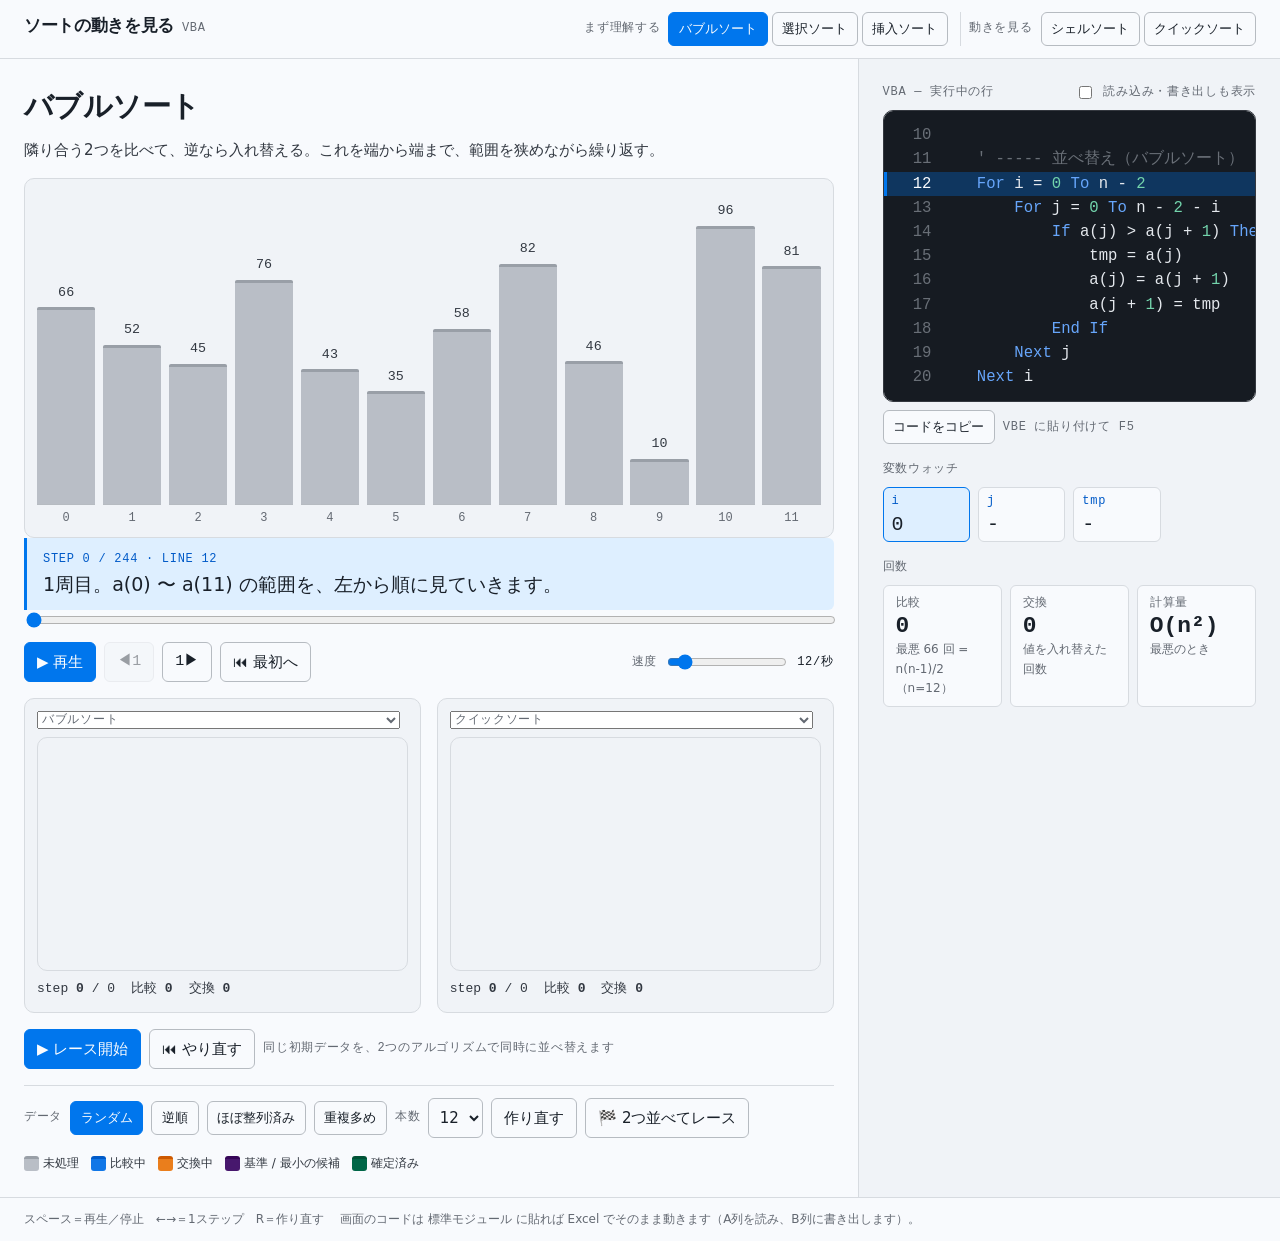
==== index.html @ e2b5d388 "初回コミット: ソート可視化学習アプリ 授業用のソートアルゴリズム可視化ツール。棒グラフの動きと対応するVBAコードの 実行行を同じ画面で追える。バブル・選択・挿入・シェル・クイックの5種、 2つを同" ====
<!DOCTYPE html>
<html lang="ja">
<head>
<meta charset="utf-8">
<meta name="viewport" content="width=device-width, initial-scale=1">
<title>ソートの動きを見る — VBAで読むアルゴリズム</title>
<meta name="description" content="ソートアルゴリズムの動きを棒グラフで見ながら、対応するVBAコードの実行行を追いかける授業用ツール。">
<link rel="stylesheet" href="css/style.css">
</head>
<body>

<header class="topbar">
  <div class="topbar__brand">ソートの動きを見る<span class="topbar__sub">VBA</span></div>
  <nav class="algos" id="algos" aria-label="アルゴリズムの選択"></nav>
</header>

<main class="workbench">

  <section class="stage" aria-label="可視化">
    <div class="stage__head">
      <h1 class="stage__title" id="stageTitle">—</h1>
      <p class="stage__summary" id="stageSummary"></p>
    </div>

    <div id="soloView">
      <div class="chart" id="chart" role="img" aria-label="ソート中の配列の棒グラフ"></div>

      <p class="narration" id="narration" aria-live="polite"></p>

      <div class="transport">
        <input class="seek" id="seek" type="range" min="0" max="0" value="0" step="1"
               aria-label="ステップ位置">
        <div class="transport__row">
          <button class="btn btn--primary" id="btnPlay" type="button">▶ 再生</button>
          <button class="btn btn--icon" id="btnPrev" type="button" aria-label="1ステップ戻る" title="1ステップ戻る（←）">◀1</button>
          <button class="btn btn--icon" id="btnNext" type="button" aria-label="1ステップ進む" title="1ステップ進む（→）">1▶</button>
          <button class="btn" id="btnReset" type="button" title="最初のステップへ">⏮ 最初へ</button>

          <span class="transport__sep"></span>

          <label class="field">速度
            <input id="speed" type="range" min="1" max="120" value="12" step="1">
            <output id="speedOut">12/秒</output>
          </label>
        </div>
      </div>
    </div>

    <div id="raceView" class="race" hidden>
      <div class="race__lanes">
        <div class="race__lane" data-lane="a">
          <div class="race__head">
            <select class="field" id="raceSelectA" aria-label="レース：左のアルゴリズム"></select>
            <span class="race__status" id="raceStatusA"></span>
          </div>
          <div class="chart chart--race" id="raceChartA" role="img" aria-label="レース左側の棒グラフ"></div>
          <div class="race__stats">
            <span>step <b id="raceStepA">0</b> / <span id="raceTotalA">0</span></span>
            <span>比較 <b id="raceCompareA">0</b></span>
            <span>交換 <b id="raceSwapA">0</b></span>
          </div>
        </div>
        <div class="race__lane" data-lane="b">
          <div class="race__head">
            <select class="field" id="raceSelectB" aria-label="レース：右のアルゴリズム"></select>
            <span class="race__status" id="raceStatusB"></span>
          </div>
          <div class="chart chart--race" id="raceChartB" role="img" aria-label="レース右側の棒グラフ"></div>
          <div class="race__stats">
            <span>step <b id="raceStepB">0</b> / <span id="raceTotalB">0</span></span>
            <span>比較 <b id="raceCompareB">0</b></span>
            <span>交換 <b id="raceSwapB">0</b></span>
          </div>
        </div>
      </div>
      <div class="race__controls">
        <button class="btn btn--primary" id="raceBtnPlay" type="button">▶ レース開始</button>
        <button class="btn" id="raceBtnReset" type="button">⏮ やり直す</button>
        <span class="u-label">同じ初期データを、2つのアルゴリズムで同時に並べ替えます</span>
      </div>
    </div>

    <div class="datasource">
      <span class="u-label">データ</span>
      <span id="presets" class="transport__row" role="group" aria-label="初期データのパターン"></span>
      <label class="field">本数
        <select id="count">
          <option>8</option><option>10</option><option selected>12</option>
          <option>16</option><option>20</option><option>24</option>
          <option>30</option><option>40</option><option>50</option><option>60</option>
        </select>
      </label>
      <button class="btn" id="btnShuffle" type="button">作り直す</button>
      <button class="btn" id="btnRace" type="button" aria-pressed="false">🏁 2つ並べてレース</button>
    </div>

    <div class="legend" id="legend" aria-label="棒の色の意味"></div>
  </section>

  <aside class="inspector" aria-label="コードと状態">

    <section class="panel panel--code">
      <div class="panel__head">
        <span class="u-label">VBA — 実行中の行</span>
        <label class="field"><input type="checkbox" id="chkFull"> 読み込み・書き出しも表示</label>
      </div>
      <ol class="code" id="code"></ol>
      <div class="transport__row">
        <button class="btn btn--sm" id="btnCopy" type="button">コードをコピー</button>
        <span class="u-label">VBE に貼り付けて F5</span>
      </div>
    </section>

    <section class="panel panel--watch">
      <div class="panel__head"><span class="u-label">変数ウォッチ</span></div>
      <div class="watch" id="watch"></div>
    </section>

    <section class="panel panel--count">
      <div class="panel__head"><span class="u-label">回数</span></div>
      <div class="counters">
        <div class="counter">
          <span class="counter__k">比較</span>
          <span class="counter__v" id="cntCompare">0</span>
          <span class="counter__note" id="cntTheory"></span>
        </div>
        <div class="counter">
          <span class="counter__k">交換</span>
          <span class="counter__v" id="cntSwap">0</span>
          <span class="counter__note">値を入れ替えた回数</span>
        </div>
        <div class="counter">
          <span class="counter__k">計算量</span>
          <span class="counter__v" id="cntOrder">—</span>
          <span class="counter__note">最悪のとき</span>
        </div>
      </div>
    </section>

  </aside>
</main>

<footer class="foot">
  <span>スペース＝再生／停止　←→＝1ステップ　R＝作り直す</span>
  <span>画面のコードは <code>標準モジュール</code> に貼れば Excel でそのまま動きます（A列を読み、B列に書き出します）。</span>
</footer>

<script src="js/vba.js"></script>
<script src="js/recorder.js"></script>
<script src="js/presets.js"></script>
<script src="js/player.js"></script>
<script src="js/race.js"></script>
<script src="js/render.js"></script>
<script src="js/algorithms/bubble.js"></script>
<script src="js/algorithms/selection.js"></script>
<script src="js/algorithms/insertion.js"></script>
<script src="js/algorithms/shell.js"></script>
<script src="js/algorithms/quick.js"></script>
<script src="js/app.js"></script>
</body>
</html>
---- css/style.css ----
@import url("tokens.css");

/* ============================================================
   基礎
   ============================================================ */
*, *::before, *::after { box-sizing: border-box; }

html, body { overflow-x: clip; }
html { -webkit-text-size-adjust: 100%; }

body {
  margin: 0;
  min-height: 100vh;
  display: flex;
  flex-direction: column;
  background: var(--color-paper);
  color: var(--color-ink-2);
  font-family: var(--font-body);
  font-size: var(--text-base);
  line-height: 1.6;
}

h1, h2, h3 {
  font-family: var(--font-display);
  font-style: normal;
  font-weight: 600;
  letter-spacing: var(--tracking-tight);
  color: var(--color-ink);
  margin: 0;
}

:where(button, input, select, [tabindex]):focus-visible {
  outline: 2px solid var(--color-focus);
  outline-offset: 2px;
  border-radius: var(--radius-sm);
}

.u-mono { font-family: var(--font-mono); letter-spacing: var(--tracking-mono); }

.u-label {
  font-family: var(--font-mono);
  font-size: var(--text-xs);
  letter-spacing: var(--tracking-mono);
  text-transform: uppercase;
  color: var(--color-ink-3);
}

.u-visually-hidden {
  position: absolute;
  width: 1px; height: 1px;
  padding: 0; margin: -1px;
  overflow: hidden;
  clip-path: inset(50%);
  white-space: nowrap;
}

/* ============================================================
   トップバー — N9 edge-aligned
   ============================================================ */
.topbar {
  display: flex;
  flex-wrap: wrap;
  align-items: baseline;
  gap: var(--space-sm) var(--space-lg);
  padding: var(--space-sm) var(--space-lg);
  border-bottom: var(--rule-hair) solid var(--color-rule);
  background: var(--color-paper);
}

.topbar__brand {
  font-family: var(--font-display);
  font-weight: 600;
  font-size: var(--text-md);
  letter-spacing: var(--tracking-tight);
  color: var(--color-ink);
  white-space: nowrap;
}

.topbar__sub {
  margin-left: var(--space-xs);
  font-family: var(--font-mono);
  font-size: var(--text-xs);
  letter-spacing: var(--tracking-mono);
  text-transform: uppercase;
  font-weight: 400;
  color: var(--color-ink-3);
}

.algos { display: flex; flex-wrap: wrap; gap: var(--space-2xs); margin-left: auto; }

.algos__group { display: flex; align-items: center; gap: var(--space-2xs); padding-left: var(--space-xs); }

.algos__group + .algos__group {
  margin-left: var(--space-xs);
  border-left: var(--rule-hair) solid var(--color-rule);
}

.algos__tier {
  font-family: var(--font-mono);
  font-size: var(--text-xs);
  letter-spacing: var(--tracking-mono);
  color: var(--color-ink-3);
  padding-right: var(--space-2xs);
}

/* ============================================================
   ボタン — 8状態
   ============================================================ */
.btn {
  font-family: var(--font-body);
  font-size: var(--text-base);
  font-weight: 500;
  line-height: 1.2;
  color: var(--color-ink);
  background: var(--color-paper);
  border: var(--rule-hair) solid var(--color-rule-2);
  border-radius: var(--radius-md);
  padding: 0.5rem 0.75rem;
  min-height: 40px;
  cursor: pointer;
  white-space: nowrap;
  transition: background-color var(--dur-2) var(--ease-out),
              border-color var(--dur-2) var(--ease-out),
              color var(--dur-2) var(--ease-out),
              transform var(--dur-1) var(--ease-out);
}

.btn:hover, .btn.is-hover { background: var(--color-paper-3); border-color: var(--color-ink-3); }
.btn:active, .btn.is-active { transform: translateY(1px); }

.btn[aria-pressed="true"],
.btn[aria-selected="true"],
.btn.is-selected {
  background: var(--color-accent);
  border-color: var(--color-accent);
  color: var(--color-accent-ink);
}

.btn[disabled], .btn.is-disabled {
  opacity: 0.42;
  cursor: not-allowed;
  background: var(--color-paper-2);
  border-color: var(--color-rule);
  transform: none;
}

.btn--primary {
  background: var(--color-accent);
  border-color: var(--color-accent);
  color: var(--color-accent-ink);
}
.btn--primary:hover, .btn--primary.is-hover {
  background: var(--color-accent-2);
  border-color: var(--color-accent-2);
}

.btn--icon { min-width: 44px; font-family: var(--font-mono); }
.btn--sm   { min-height: 34px; padding: 0.3rem 0.6rem; font-size: var(--text-sm); }

.btn[data-state="loading"] { color: var(--color-ink-3); cursor: progress; }
.btn[data-state="error"]   { border-color: var(--bar-swap-edge); color: var(--bar-swap-edge); }
.btn[data-state="success"] { border-color: var(--bar-sorted); color: var(--bar-sorted); }

/* ============================================================
   ワークベンチ本体
   ============================================================ */
.workbench {
  flex: 1 1 auto;
  display: grid;
  grid-template-columns: minmax(0, 1fr) clamp(340px, 33vw, 520px);
  align-items: stretch;
  min-height: 0;
}

.stage {
  display: flex;
  flex-direction: column;
  gap: var(--space-md);
  padding: var(--space-lg);
  min-width: 0;
}

.stage__head { display: flex; flex-wrap: wrap; align-items: baseline; gap: var(--space-xs) var(--space-md); }
.stage__title { font-size: var(--text-display); }
.stage__summary { color: var(--color-ink-2); font-size: var(--text-base); margin: 0; }

/* ---- 棒グラフ ---- */
.chart {
  display: flex;
  align-items: flex-end;
  gap: clamp(2px, 0.6vw, 8px);
  height: clamp(200px, 40vh, 440px);
  padding: var(--space-md) var(--space-sm) var(--space-xs);
  border: var(--rule-hair) solid var(--color-rule);
  border-radius: var(--radius-lg);
  background: var(--color-paper-2);
}

.bar { flex: 1 1 0; min-width: 0; height: 100%; display: flex; flex-direction: column; }

.bar__track { position: relative; flex: 1 1 auto; min-height: 0; }

.bar__col {
  position: absolute;
  left: 0; right: 0; bottom: 0;
  height: var(--h, 0%);
  border-radius: 2px 2px 0 0;
  background: var(--bar-idle);
  border-top: 3px solid var(--bar-idle-edge);
  transition: height var(--dur-3) var(--ease-out),
              background-color var(--dur-1) linear,
              border-color var(--dur-1) linear,
              transform var(--dur-2) var(--ease-out);
}

.bar__value {
  position: absolute;
  left: 0; right: 0;
  bottom: var(--h, 0%);
  margin-bottom: 4px;
  text-align: center;
  font-family: var(--font-mono);
  font-size: var(--text-value);
  font-weight: 500;
  color: var(--color-ink-2);
  transition: bottom var(--dur-3) var(--ease-out);
}

.bar__index {
  flex: 0 0 auto;
  padding-top: 4px;
  text-align: center;
  font-family: var(--font-mono);
  font-size: var(--text-xs);
  color: var(--color-ink-3);
  border-top: var(--rule-hair) solid var(--color-rule-2);
}

.bar[data-state="compare"] .bar__col { background: var(--bar-compare); border-top-color: var(--bar-compare-edge); }
.bar[data-state="swap"]    .bar__col { background: var(--bar-swap);    border-top-color: var(--bar-swap-edge); transform: translateY(-5px); }
.bar[data-state="sorted"]  .bar__col { background: var(--bar-sorted);  border-top-color: var(--bar-sorted-edge); }
.bar[data-state="pivot"]   .bar__col { background: var(--bar-pivot);   border-top-color: var(--bar-pivot-edge); }

.bar[data-state="compare"] .bar__value,
.bar[data-state="swap"] .bar__value,
.bar[data-state="pivot"] .bar__value { color: var(--color-ink); font-weight: 600; }

.bar[data-cursor="true"] .bar__track {
  box-shadow: inset 0 0 0 2px var(--bar-cursor-ring);
  border-radius: var(--radius-sm);
}

.chart[data-dense="true"] .bar__value { display: none; }
.chart[data-dense="true"] .bar__index { display: none; }

/* ---- 実況 ---- */
.narration {
  margin: 0;
  min-height: 3.4em;
  padding: var(--space-sm) var(--space-md);
  border-left: 3px solid var(--color-accent);
  background: var(--color-accent-wash);
  border-radius: 0 var(--radius-md) var(--radius-md) 0;
  font-size: var(--text-narrate);
  line-height: 1.5;
  color: var(--color-ink);
}

.narration__step {
  display: block;
  font-family: var(--font-mono);
  font-size: var(--text-xs);
  letter-spacing: var(--tracking-mono);
  text-transform: uppercase;
  color: var(--color-accent-2);
  margin-bottom: 2px;
}

/* ---- 操作 ---- */
.transport { display: flex; flex-direction: column; gap: var(--space-sm); }
.transport__row { display: flex; flex-wrap: wrap; align-items: center; gap: var(--space-xs); }
.transport__sep { flex: 1 1 var(--space-xs); }

.field {
  display: flex;
  align-items: center;
  gap: var(--space-xs);
  font-family: var(--font-mono);
  font-size: var(--text-xs);
  letter-spacing: var(--tracking-mono);
  text-transform: uppercase;
  color: var(--color-ink-3);
}

.field input[type="range"] { accent-color: var(--color-accent); width: 120px; }
.field select { font-family: var(--font-body); font-size: var(--text-base); padding: 0.35rem 0.4rem; min-height: 40px; border: var(--rule-hair) solid var(--color-rule-2); border-radius: var(--radius-md); background: var(--color-paper); color: var(--color-ink); }
.field output { color: var(--color-ink); min-width: 5ch; }

.seek { width: 100%; accent-color: var(--color-accent); }

.datasource {
  display: flex;
  flex-wrap: wrap;
  align-items: center;
  gap: var(--space-xs);
  padding-top: var(--space-sm);
  border-top: var(--rule-hair) solid var(--color-rule);
}

/* ============================================================
   インスペクタ（右ペイン）
   ============================================================ */
.inspector {
  display: flex;
  flex-direction: column;
  gap: var(--space-md);
  padding: var(--space-lg);
  border-left: var(--rule-hair) solid var(--color-rule);
  background: var(--color-paper-2);
  min-width: 0;
}

.panel { display: flex; flex-direction: column; gap: var(--space-xs); min-width: 0; }
.panel__head { display: flex; align-items: center; gap: var(--space-xs); flex-wrap: wrap; }
.panel__head .u-label { margin-right: auto; }

/* ---- コードペイン ---- */
.code {
  margin: 0;
  padding: var(--space-sm) 0;
  list-style: none;
  background: var(--color-graphite);
  border: var(--rule-hair) solid var(--color-rule-dark);
  border-radius: var(--radius-lg);
  overflow: auto;
  max-height: min(46vh, 520px);
  font-family: var(--font-mono);
  font-size: var(--text-code);
  line-height: 1.55;
}

.code__line {
  display: grid;
  grid-template-columns: 3.5ch minmax(0, 1fr);
  gap: var(--space-xs);
  padding: 0 var(--space-sm);
  border-left: 3px solid transparent;
}

.code__no  { text-align: right; color: var(--color-on-dark-3); user-select: none; }
.code__src { white-space: pre; color: var(--color-on-dark); }

.code__line.is-active {
  background: color-mix(in oklch, var(--color-accent) 30%, transparent);
  border-left-color: var(--color-accent);
}
.code__line.is-active .code__no { color: var(--color-accent-ink); }
.code__line.is-hidden { display: none; }

.tok-kw  { color: oklch(72% 0.14 256); }
.tok-com { color: var(--color-on-dark-3); }
.tok-num { color: oklch(80% 0.11 165); }

/* ---- 変数ウォッチ ---- */
.watch { display: grid; grid-template-columns: repeat(auto-fill, minmax(84px, 1fr)); gap: var(--space-xs); }

.watch__item {
  padding: var(--space-2xs) var(--space-xs);
  border: var(--rule-hair) solid var(--color-rule);
  border-radius: var(--radius-md);
  background: var(--color-paper);
  transition: background-color var(--dur-3) var(--ease-out),
              border-color var(--dur-3) var(--ease-out);
}

.watch__item.is-changed { background: var(--color-accent-wash); border-color: var(--color-accent); }

.watch__k { display: block; font-family: var(--font-mono); font-size: var(--text-xs); letter-spacing: var(--tracking-mono); color: var(--color-accent-2); }
.watch__v { display: block; font-family: var(--font-mono); font-size: var(--text-lg); font-weight: 500; color: var(--color-ink); line-height: 1.25; }

/* ---- カウンタ ---- */
.counters { display: grid; grid-template-columns: repeat(auto-fit, minmax(112px, 1fr)); gap: var(--space-xs); }

.counter {
  padding: var(--space-xs) var(--space-sm);
  border: var(--rule-hair) solid var(--color-rule);
  border-radius: var(--radius-md);
  background: var(--color-paper);
}

.counter__k { display: block; font-family: var(--font-mono); font-size: var(--text-xs); letter-spacing: var(--tracking-mono); color: var(--color-ink-3); }
.counter__v { display: block; font-family: var(--font-mono); font-size: var(--text-counter); font-weight: 600; color: var(--color-ink); line-height: 1.2; }
.counter__note { display: block; font-size: var(--text-xs); color: var(--color-ink-3); }

/* ---- 凡例 ---- */
.legend { display: flex; flex-wrap: wrap; gap: var(--space-xs) var(--space-sm); }
.legend__item { display: flex; align-items: center; gap: var(--space-2xs); font-size: var(--text-xs); color: var(--color-ink-2); }
.legend__swatch { width: 15px; height: 15px; border-radius: 3px; border-top: 3px solid transparent; }

/* ============================================================
   フッタ — Ft2 inline
   ============================================================ */
.foot {
  display: flex;
  flex-wrap: wrap;
  gap: var(--space-xs) var(--space-md);
  padding: var(--space-sm) var(--space-lg);
  border-top: var(--rule-hair) solid var(--color-rule);
  font-size: var(--text-xs);
  color: var(--color-ink-3);
}

.foot code { font-family: var(--font-mono); }

/* ============================================================
   レース — 2つのアルゴリズムを並走させる
   ============================================================ */
.workbench.is-race { grid-template-columns: minmax(0, 1fr); }

.race { display: flex; flex-direction: column; gap: var(--space-md); }

.race__lanes {
  display: grid;
  grid-template-columns: minmax(0, 1fr) minmax(0, 1fr);
  gap: var(--space-md);
}

.race__lane {
  display: flex;
  flex-direction: column;
  gap: var(--space-xs);
  padding: var(--space-sm);
  border: var(--rule-hair) solid var(--color-rule);
  border-radius: var(--radius-lg);
  background: var(--color-paper-2);
  min-width: 0;
}

.race__head { display: flex; align-items: center; gap: var(--space-xs); }
.race__head select { flex: 1 1 auto; min-width: 0; }

.race__status {
  font-family: var(--font-mono);
  font-size: var(--text-xs);
  letter-spacing: var(--tracking-mono);
  color: var(--color-ink-3);
  text-align: right;
  white-space: nowrap;
  overflow: hidden;
  text-overflow: ellipsis;
}

.race__status[data-state="finished"] { color: var(--bar-sorted); font-weight: 600; }

.chart--race { height: clamp(140px, 26vh, 260px); }

.race__stats {
  display: flex;
  flex-wrap: wrap;
  gap: var(--space-sm) var(--space-md);
  font-family: var(--font-mono);
  font-size: var(--text-sm);
  color: var(--color-ink-2);
}

.race__controls { display: flex; flex-wrap: wrap; align-items: center; gap: var(--space-xs); }

/* ============================================================
   レスポンシブ
   ============================================================ */
@media (max-width: 1000px) {
  .workbench { grid-template-columns: minmax(0, 1fr); }
  .inspector { border-left: 0; border-top: var(--rule-hair) solid var(--color-rule); }
  .algos { margin-left: 0; width: 100%; }
}

@media (max-width: 700px) {
  .race__lanes { grid-template-columns: minmax(0, 1fr); }
}

@media (max-width: 560px) {
  .topbar, .stage, .inspector, .foot { padding-left: var(--space-md); padding-right: var(--space-md); }
  .chart { height: clamp(180px, 34vh, 300px); }
  .field input[type="range"] { width: 88px; }
  .algos__group + .algos__group { margin-left: 0; padding-left: 0; border-left: 0; }
}

@media (prefers-reduced-motion: reduce) {
  *, *::before, *::after {
    transition-duration: 1ms !important;
    animation-duration: 1ms !important;
  }
}
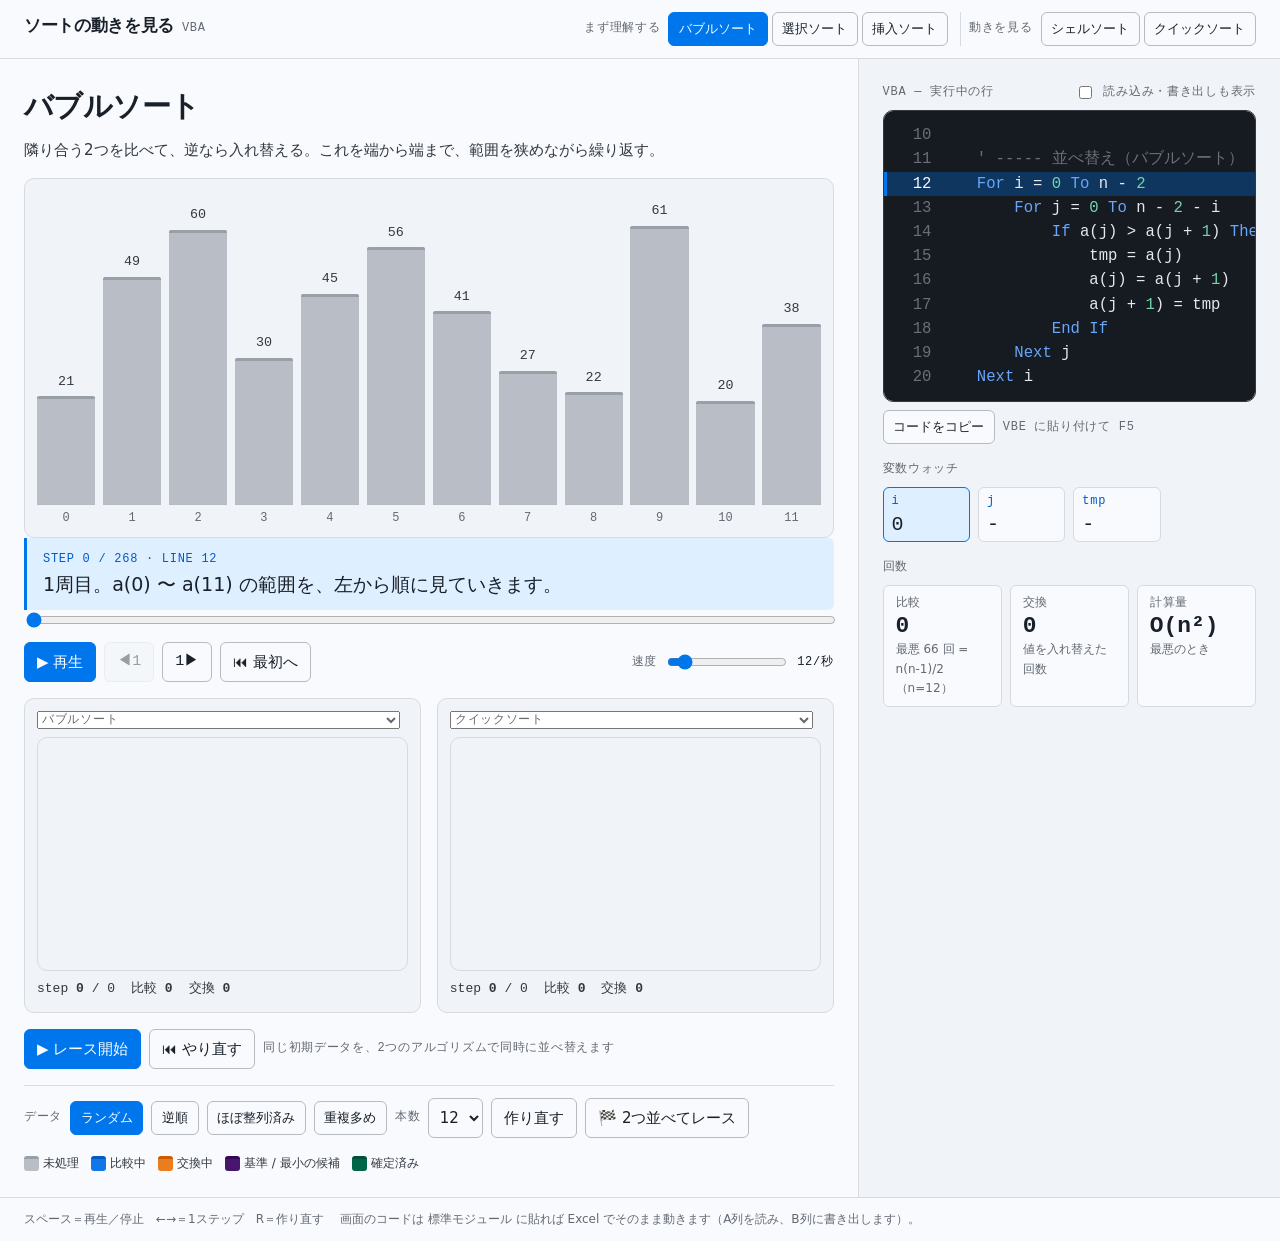
==== commit df18340b: "fix: inspector要素にidが無くレースモード切替が失敗する不具合を修正 toggleRace() が el.inspector.hidden を書き込もうとしていたが、 <aside cl" ====
--- a/index.html
+++ b/index.html
@@ -97,7 +97,7 @@
     <div class="legend" id="legend" aria-label="棒の色の意味"></div>
   </section>
 
-  <aside class="inspector" aria-label="コードと状態">
+  <aside class="inspector" id="inspector" aria-label="コードと状態">
 
     <section class="panel panel--code">
       <div class="panel__head">
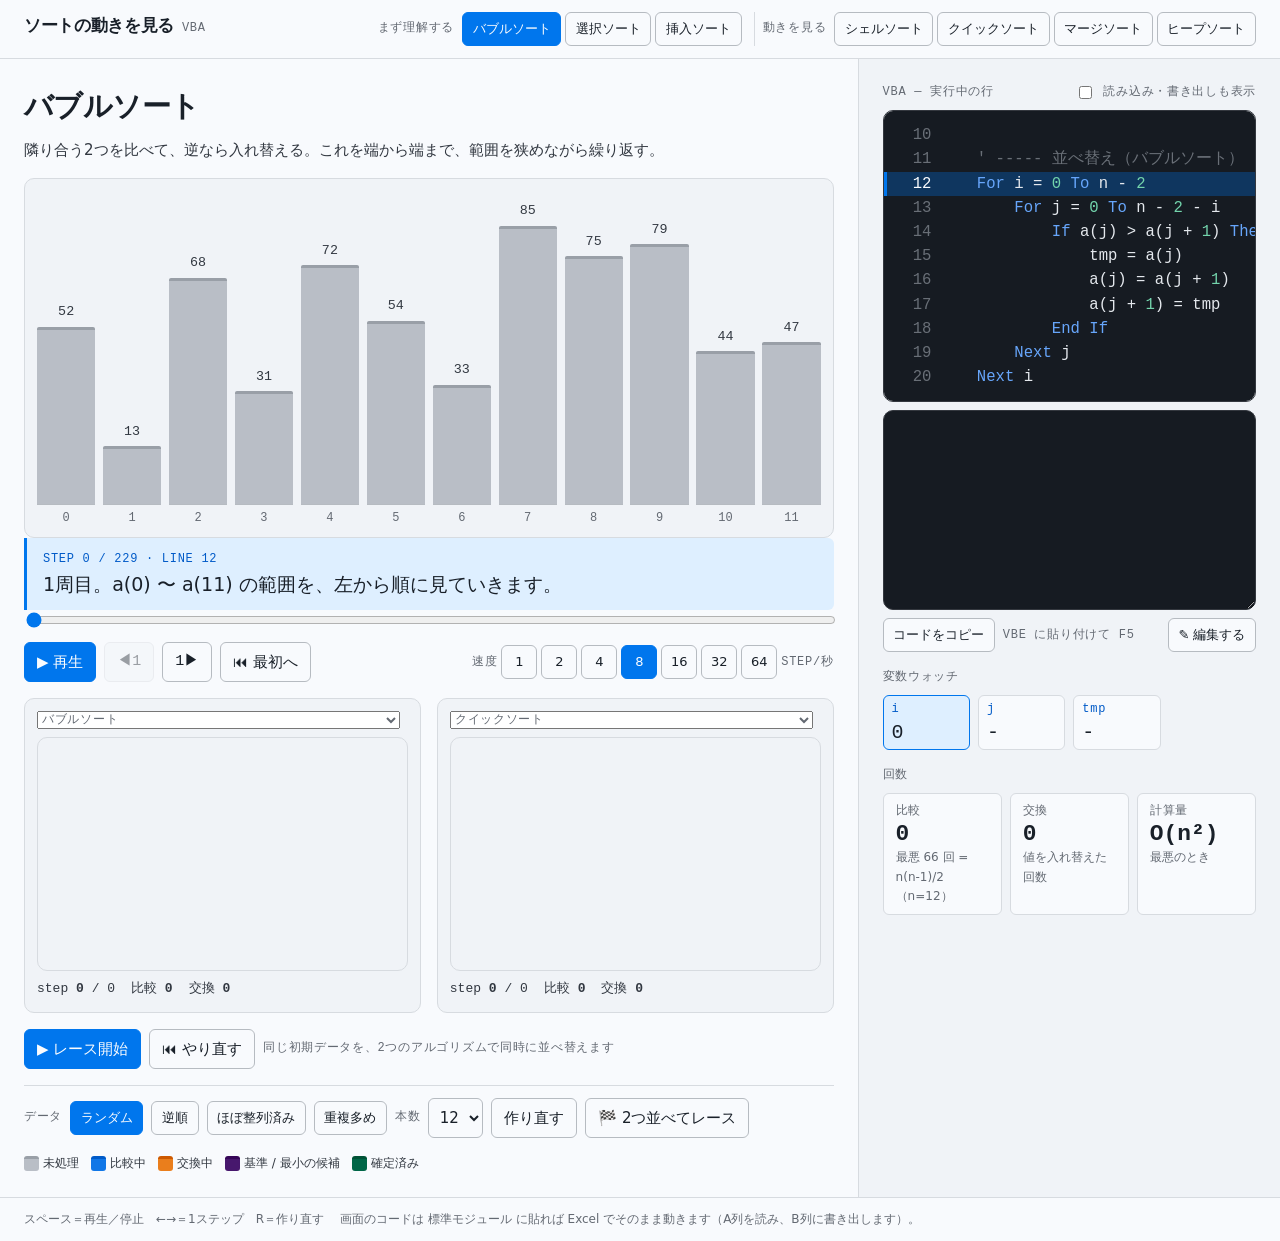
==== commit 72c78c45: "拡張候補を全実装: マージ・ヒープソート、コード編集インタプリタ、モバイル対応 - マージソート・ヒープソートを追加（複数Sub・再帰、参考コード扱い）   - Recorder.step() に e" ====
--- a/index.html
+++ b/index.html
@@ -38,10 +38,17 @@
 
           <span class="transport__sep"></span>
 
-          <label class="field">速度
-            <input id="speed" type="range" min="1" max="120" value="12" step="1">
-            <output id="speedOut">12/秒</output>
-          </label>
+          <div class="speedset" id="speedSet" role="group" aria-label="再生速度（1秒あたりのステップ数）">
+            <span class="u-label">速度</span>
+            <button class="btn btn--sm" type="button" data-speed="1">1</button>
+            <button class="btn btn--sm" type="button" data-speed="2">2</button>
+            <button class="btn btn--sm" type="button" data-speed="4">4</button>
+            <button class="btn btn--sm" type="button" data-speed="8" aria-pressed="true">8</button>
+            <button class="btn btn--sm" type="button" data-speed="16">16</button>
+            <button class="btn btn--sm" type="button" data-speed="32">32</button>
+            <button class="btn btn--sm" type="button" data-speed="64">64</button>
+            <span class="u-label">step/秒</span>
+          </div>
         </div>
       </div>
     </div>
@@ -105,9 +112,16 @@
         <label class="field"><input type="checkbox" id="chkFull"> 読み込み・書き出しも表示</label>
       </div>
       <ol class="code" id="code"></ol>
+      <textarea class="code-edit" id="codeEdit" hidden spellcheck="false"
+                aria-label="編集中のVBAコード（コアループのみ）"></textarea>
+      <p class="code-error" id="codeError" hidden role="alert"></p>
       <div class="transport__row">
         <button class="btn btn--sm" id="btnCopy" type="button">コードをコピー</button>
-        <span class="u-label">VBE に貼り付けて F5</span>
+        <span class="u-label" id="editHint">VBE に貼り付けて F5</span>
+        <span class="transport__sep"></span>
+        <button class="btn btn--sm" id="btnEditToggle" type="button" hidden>✎ 編集する</button>
+        <button class="btn btn--sm btn--primary" id="btnRunEdited" type="button" hidden>▶ 実行</button>
+        <button class="btn btn--sm" id="btnEditReset" type="button" hidden>元に戻す</button>
       </div>
     </section>
 
@@ -125,9 +139,9 @@
           <span class="counter__note" id="cntTheory"></span>
         </div>
         <div class="counter">
-          <span class="counter__k">交換</span>
+          <span class="counter__k" id="cntSwapLabel">交換</span>
           <span class="counter__v" id="cntSwap">0</span>
-          <span class="counter__note">値を入れ替えた回数</span>
+          <span class="counter__note" id="cntSwapNote">値を入れ替えた回数</span>
         </div>
         <div class="counter">
           <span class="counter__k">計算量</span>
@@ -151,11 +165,14 @@
 <script src="js/player.js"></script>
 <script src="js/race.js"></script>
 <script src="js/render.js"></script>
+<script src="js/interpreter.js"></script>
 <script src="js/algorithms/bubble.js"></script>
 <script src="js/algorithms/selection.js"></script>
 <script src="js/algorithms/insertion.js"></script>
 <script src="js/algorithms/shell.js"></script>
 <script src="js/algorithms/quick.js"></script>
+<script src="js/algorithms/merge.js"></script>
+<script src="js/algorithms/heap.js"></script>
 <script src="js/app.js"></script>
 </body>
 </html>
--- a/css/style.css
+++ b/css/style.css
@@ -298,6 +298,12 @@
 
 .seek { width: 100%; accent-color: var(--color-accent); }
 
+/* ---- 速度（プリセットボタン） ----
+   1〜120の連続スライダーは、実際によく使う低速域（1〜5）ほど
+   選びにくいという問題があったため、倍々の離散ボタンに置き換えた。 */
+.speedset { display: flex; flex-wrap: wrap; align-items: center; gap: var(--space-2xs); }
+.speedset .btn--sm { min-width: 36px; padding-left: 0.4rem; padding-right: 0.4rem; }
+
 .datasource {
   display: flex;
   flex-wrap: wrap;
@@ -361,6 +367,38 @@
 .tok-com { color: var(--color-on-dark-3); }
 .tok-num { color: oklch(80% 0.11 165); }
 
+/* ---- コード編集（簡易インタプリタ） ---- */
+.code-edit {
+  display: block;
+  width: 100%;
+  box-sizing: border-box;
+  resize: vertical;
+  min-height: 200px;
+  max-height: min(46vh, 520px);
+  padding: var(--space-sm);
+  background: var(--color-graphite);
+  border: var(--rule-hair) solid var(--color-rule-dark);
+  border-radius: var(--radius-lg);
+  color: var(--color-on-dark);
+  font-family: var(--font-mono);
+  font-size: var(--text-code);
+  line-height: 1.55;
+  tab-size: 4;
+}
+.code-edit:focus-visible { outline: 2px solid var(--color-focus); outline-offset: 1px; }
+
+.code-error {
+  margin: 0;
+  padding: var(--space-xs) var(--space-sm);
+  border: var(--rule-hair) solid var(--bar-swap-edge);
+  border-radius: var(--radius-md);
+  background: color-mix(in oklch, var(--bar-swap) 22%, var(--color-paper));
+  color: var(--bar-swap-edge);
+  font-size: var(--text-sm);
+  font-family: var(--font-mono);
+  white-space: pre-wrap;
+}
+
 /* ---- 変数ウォッチ ---- */
 .watch { display: grid; grid-template-columns: repeat(auto-fill, minmax(84px, 1fr)); gap: var(--space-xs); }
 
@@ -483,6 +521,19 @@
   .chart { height: clamp(180px, 34vh, 300px); }
   .field input[type="range"] { width: 88px; }
   .algos__group + .algos__group { margin-left: 0; padding-left: 0; border-left: 0; }
+  .code { max-height: 40vh; }
+  .watch { grid-template-columns: repeat(auto-fill, minmax(72px, 1fr)); }
+  .counters { grid-template-columns: 1fr 1fr; }
+}
+
+/* タッチ操作の端末（スマホ・タブレット）では、幅に関係なく指で押せる大きさを確保する。
+   マウス前提の投影・PC操作時（pointer: fine）は情報密度を優先して34pxのまま詰める。 */
+@media (pointer: coarse) {
+  .btn { min-height: 44px; }
+  .btn--sm { min-height: 44px; padding-top: 0.5rem; padding-bottom: 0.5rem; }
+  .field select { min-height: 44px; }
+  .field { min-height: 44px; }
+  .speedset .btn--sm { min-width: 44px; }
 }
 
 @media (prefers-reduced-motion: reduce) {
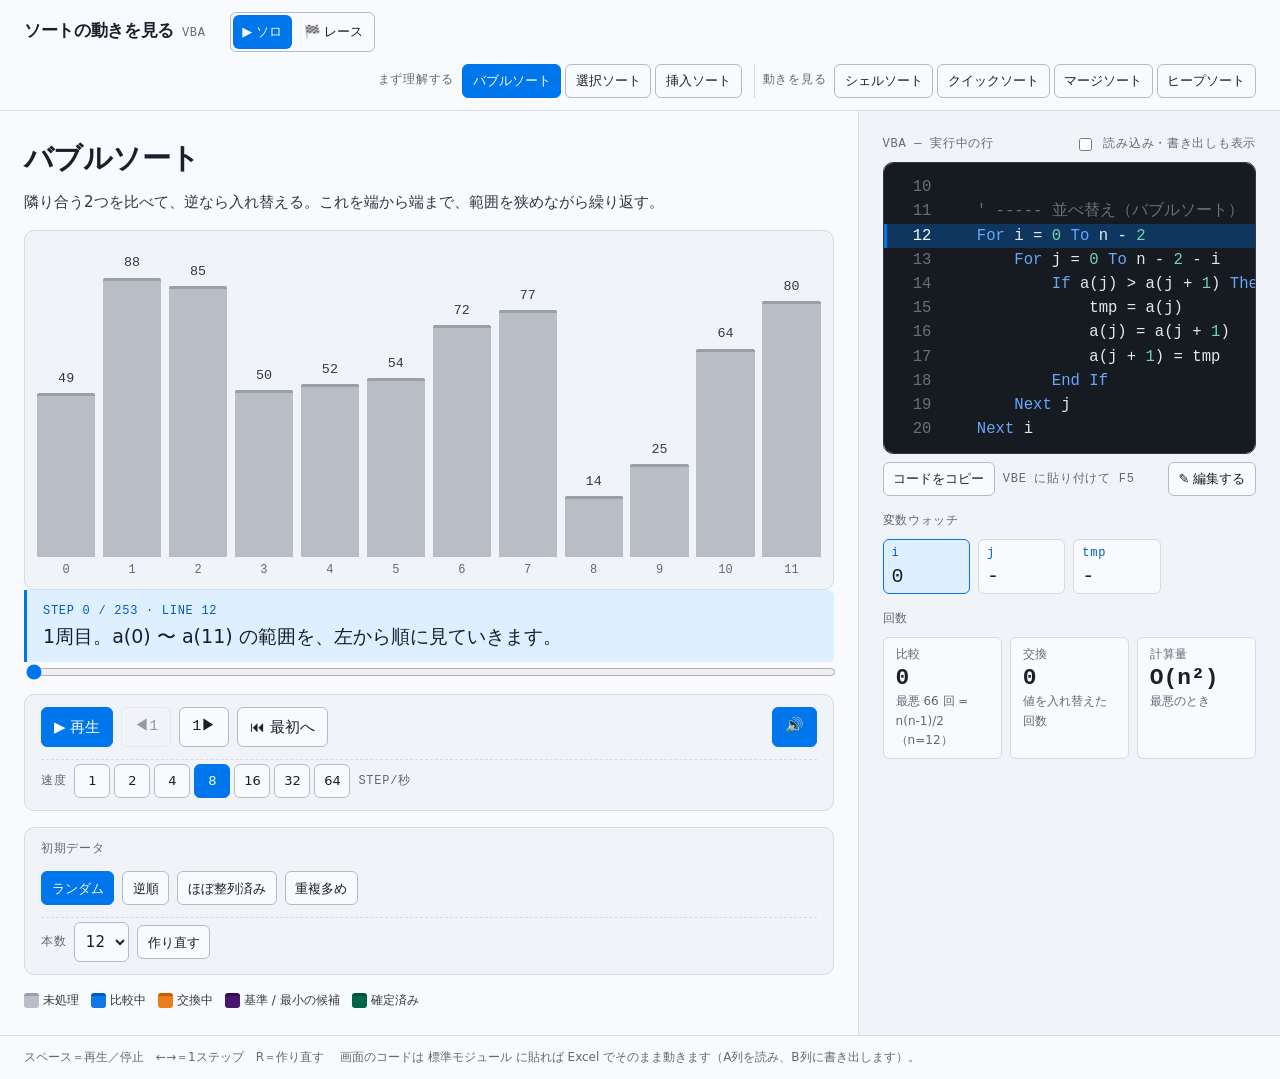
==== commit d5b058f4: "効果音を追加、UIを機能ごとの枠に再編成 - js/sound.js: 比較・交換のたびに鳴る「ポコッ」音をWeb Audio APIでその場合成   （外部音源ファイルなし）。音の高さは値に対数スケ" ====
--- a/index.html
+++ b/index.html
@@ -11,6 +11,10 @@
 
 <header class="topbar">
   <div class="topbar__brand">ソートの動きを見る<span class="topbar__sub">VBA</span></div>
+  <div class="mode-switch" id="modeSwitch" role="group" aria-label="表示モード">
+    <button class="btn btn--sm" type="button" data-mode="solo" aria-pressed="true">▶ ソロ</button>
+    <button class="btn btn--sm" type="button" data-mode="race" aria-pressed="false">🏁 レース</button>
+  </div>
   <nav class="algos" id="algos" aria-label="アルゴリズムの選択"></nav>
 </header>
 
@@ -30,23 +34,28 @@
       <div class="transport">
         <input class="seek" id="seek" type="range" min="0" max="0" value="0" step="1"
                aria-label="ステップ位置">
-        <div class="transport__row">
-          <button class="btn btn--primary" id="btnPlay" type="button">▶ 再生</button>
-          <button class="btn btn--icon" id="btnPrev" type="button" aria-label="1ステップ戻る" title="1ステップ戻る（←）">◀1</button>
-          <button class="btn btn--icon" id="btnNext" type="button" aria-label="1ステップ進む" title="1ステップ進む（→）">1▶</button>
-          <button class="btn" id="btnReset" type="button" title="最初のステップへ">⏮ 最初へ</button>
 
-          <span class="transport__sep"></span>
-
-          <div class="speedset" id="speedSet" role="group" aria-label="再生速度（1秒あたりのステップ数）">
+        <div class="control-group">
+          <div class="transport__row">
+            <button class="btn btn--primary" id="btnPlay" type="button">▶ 再生</button>
+            <button class="btn btn--icon" id="btnPrev" type="button" aria-label="1ステップ戻る" title="1ステップ戻る（←）">◀1</button>
+            <button class="btn btn--icon" id="btnNext" type="button" aria-label="1ステップ進む" title="1ステップ進む（→）">1▶</button>
+            <button class="btn" id="btnReset" type="button" title="最初のステップへ">⏮ 最初へ</button>
+            <span class="transport__sep"></span>
+            <button class="btn btn--icon" id="btnSound" type="button" aria-pressed="true"
+                    title="効果音のON/OFF">🔊</button>
+          </div>
+          <div class="transport__row">
             <span class="u-label">速度</span>
-            <button class="btn btn--sm" type="button" data-speed="1">1</button>
-            <button class="btn btn--sm" type="button" data-speed="2">2</button>
-            <button class="btn btn--sm" type="button" data-speed="4">4</button>
-            <button class="btn btn--sm" type="button" data-speed="8" aria-pressed="true">8</button>
-            <button class="btn btn--sm" type="button" data-speed="16">16</button>
-            <button class="btn btn--sm" type="button" data-speed="32">32</button>
-            <button class="btn btn--sm" type="button" data-speed="64">64</button>
+            <div class="speedset" id="speedSet" role="group" aria-label="再生速度（1秒あたりのステップ数）">
+              <button class="btn btn--sm" type="button" data-speed="1">1</button>
+              <button class="btn btn--sm" type="button" data-speed="2">2</button>
+              <button class="btn btn--sm" type="button" data-speed="4">4</button>
+              <button class="btn btn--sm" type="button" data-speed="8" aria-pressed="true">8</button>
+              <button class="btn btn--sm" type="button" data-speed="16">16</button>
+              <button class="btn btn--sm" type="button" data-speed="32">32</button>
+              <button class="btn btn--sm" type="button" data-speed="64">64</button>
+            </div>
             <span class="u-label">step/秒</span>
           </div>
         </div>
@@ -87,18 +96,21 @@
       </div>
     </div>
 
-    <div class="datasource">
-      <span class="u-label">データ</span>
-      <span id="presets" class="transport__row" role="group" aria-label="初期データのパターン"></span>
-      <label class="field">本数
-        <select id="count">
-          <option>8</option><option>10</option><option selected>12</option>
-          <option>16</option><option>20</option><option>24</option>
-          <option>30</option><option>40</option><option>50</option><option>60</option>
-        </select>
-      </label>
-      <button class="btn" id="btnShuffle" type="button">作り直す</button>
-      <button class="btn" id="btnRace" type="button" aria-pressed="false">🏁 2つ並べてレース</button>
+    <div class="control-group datasource">
+      <div class="control-group__head"><span class="u-label">初期データ</span></div>
+      <div class="transport__row">
+        <span id="presets" class="transport__row" role="group" aria-label="初期データのパターン"></span>
+      </div>
+      <div class="transport__row">
+        <label class="field">本数
+          <select id="count">
+            <option>8</option><option>10</option><option selected>12</option>
+            <option>16</option><option>20</option><option>24</option>
+            <option>30</option><option>40</option><option>50</option><option>60</option>
+          </select>
+        </label>
+        <button class="btn btn--sm" id="btnShuffle" type="button">作り直す</button>
+      </div>
     </div>
 
     <div class="legend" id="legend" aria-label="棒の色の意味"></div>
@@ -166,6 +178,7 @@
 <script src="js/race.js"></script>
 <script src="js/render.js"></script>
 <script src="js/interpreter.js"></script>
+<script src="js/sound.js"></script>
 <script src="js/algorithms/bubble.js"></script>
 <script src="js/algorithms/selection.js"></script>
 <script src="js/algorithms/insertion.js"></script>
--- a/css/style.css
+++ b/css/style.css
@@ -4,6 +4,11 @@
    基礎
    ============================================================ */
 *, *::before, *::after { box-sizing: border-box; }
+
+/* [hidden] 属性は、同じ詳細度のクラスセレクタ（.race{display:flex} など）に
+   上書きされることがある（実際に #raceView で発生していた不具合）。
+   トグル表示に使う要素すべてに影響するので、ここで確実に勝たせておく。 */
+[hidden] { display: none !important; }
 
 html, body { overflow-x: clip; }
 html { -webkit-text-size-adjust: 100%; }
@@ -276,10 +281,31 @@
   margin-bottom: 2px;
 }
 
+/* ---- コントロールのグループ枠 ----
+   再生・速度・初期データなど、性質の違う操作をひと目で見分けられるよう、
+   枠＋見出しでひとまとまりにする。無仕切りで1行に詰め込むと「とっ散らかった」
+   印象になっていたため、機能ごとに視覚的な境界を与えている。 */
+.control-group {
+  display: flex;
+  flex-direction: column;
+  gap: var(--space-sm);
+  padding: var(--space-sm) var(--space-md);
+  border: var(--rule-hair) solid var(--color-rule);
+  border-radius: var(--radius-lg);
+  background: var(--color-paper-2);
+}
+
+.control-group__head {
+  display: flex;
+  align-items: center;
+  gap: var(--space-xs);
+}
+
 /* ---- 操作 ---- */
 .transport { display: flex; flex-direction: column; gap: var(--space-sm); }
 .transport__row { display: flex; flex-wrap: wrap; align-items: center; gap: var(--space-xs); }
 .transport__sep { flex: 1 1 var(--space-xs); }
+.transport__row + .transport__row { padding-top: var(--space-2xs); border-top: var(--rule-hair) dashed var(--color-rule); }
 
 .field {
   display: flex;
@@ -304,13 +330,30 @@
 .speedset { display: flex; flex-wrap: wrap; align-items: center; gap: var(--space-2xs); }
 .speedset .btn--sm { min-width: 36px; padding-left: 0.4rem; padding-right: 0.4rem; }
 
-.datasource {
-  display: flex;
-  flex-wrap: wrap;
-  align-items: center;
-  gap: var(--space-xs);
-  padding-top: var(--space-sm);
-  border-top: var(--rule-hair) solid var(--color-rule);
+.datasource { /* .control-group の見た目をそのまま使う。ここには挙動に関わるルールだけ書く */ }
+
+/* ---- モード切替（ソロ／レース） ----
+   以前は「🏁 2つ並べてレース」という単発ボタンがデータ設定の行に埋もれていて、
+   画面全体が切り替わる大きな操作であることが伝わりにくかった。
+   2択のセグメントコントロールとして独立させ、トップバーに置く。 */
+.mode-switch {
+  display: flex;
+  gap: 2px;
+  padding: 2px;
+  border: var(--rule-hair) solid var(--color-rule-2);
+  border-radius: var(--radius-md);
+  background: var(--color-paper);
+}
+
+.mode-switch .btn {
+  border: 0;
+  background: transparent;
+}
+
+.mode-switch .btn[aria-pressed="true"] {
+  background: var(--color-accent);
+  border-color: var(--color-accent);
+  color: var(--color-accent-ink);
 }
 
 /* ============================================================
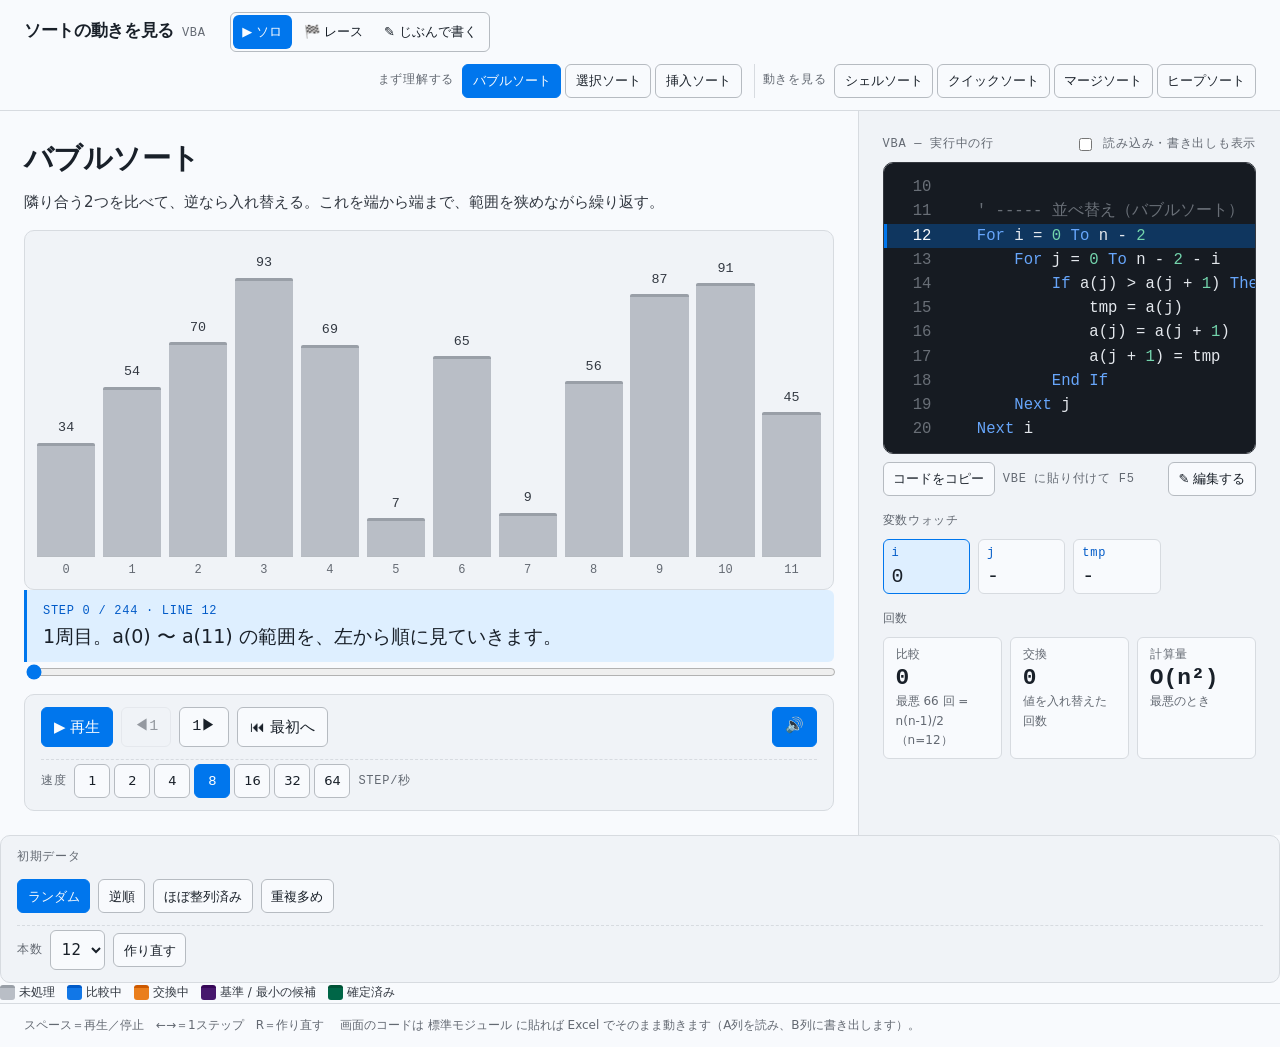
==== commit c974c78e: "第3モード「じぶんで書く」を追加 生徒が白紙から自分のソートアルゴリズムを疑似VBAで書き、実際に動かして 確かめるモードを新設した（既存のソロ／レースに次ぐ3つ目のモード）。  - js/inter" ====
--- a/index.html
+++ b/index.html
@@ -14,13 +14,14 @@
   <div class="mode-switch" id="modeSwitch" role="group" aria-label="表示モード">
     <button class="btn btn--sm" type="button" data-mode="solo" aria-pressed="true">▶ ソロ</button>
     <button class="btn btn--sm" type="button" data-mode="race" aria-pressed="false">🏁 レース</button>
+    <button class="btn btn--sm" type="button" data-mode="studio" aria-pressed="false">✎ じぶんで書く</button>
   </div>
   <nav class="algos" id="algos" aria-label="アルゴリズムの選択"></nav>
 </header>
 
 <main class="workbench">
 
-  <section class="stage" aria-label="可視化">
+  <section class="stage" id="stage" aria-label="可視化">
     <div class="stage__head">
       <h1 class="stage__title" id="stageTitle">—</h1>
       <p class="stage__summary" id="stageSummary"></p>
@@ -96,24 +97,6 @@
       </div>
     </div>
 
-    <div class="control-group datasource">
-      <div class="control-group__head"><span class="u-label">初期データ</span></div>
-      <div class="transport__row">
-        <span id="presets" class="transport__row" role="group" aria-label="初期データのパターン"></span>
-      </div>
-      <div class="transport__row">
-        <label class="field">本数
-          <select id="count">
-            <option>8</option><option>10</option><option selected>12</option>
-            <option>16</option><option>20</option><option>24</option>
-            <option>30</option><option>40</option><option>50</option><option>60</option>
-          </select>
-        </label>
-        <button class="btn btn--sm" id="btnShuffle" type="button">作り直す</button>
-      </div>
-    </div>
-
-    <div class="legend" id="legend" aria-label="棒の色の意味"></div>
   </section>
 
   <aside class="inspector" id="inspector" aria-label="コードと状態">
@@ -164,6 +147,96 @@
     </section>
 
   </aside>
+
+  <div id="studioView" class="studio" hidden>
+    <div class="studio__code">
+      <div class="studio__missionbar">
+        <select class="field" id="studioMissionSelect" aria-label="ミッションを選ぶ"></select>
+      </div>
+      <p class="studio__prompt" id="studioPrompt"></p>
+
+      <div class="studio__starters" id="studioStarters" role="group" aria-label="はじめかたを選ぶ">
+        <span class="u-label">はじめかた</span>
+        <button class="btn btn--sm" type="button" data-starter="blank">白紙から</button>
+        <button class="btn btn--sm" type="button" data-starter="skeleton">骨組みから</button>
+        <button class="btn btn--sm" type="button" data-starter="example">お手本を改造</button>
+      </div>
+
+      <div class="studio__editorwrap">
+        <textarea class="code-edit studio__editor" id="studioEditor" spellcheck="false"
+                  aria-label="じぶんで書くVBAコード"></textarea>
+        <ol class="code studio__codeview" id="studioCodeView" hidden></ol>
+      </div>
+      <p class="code-error" id="studioSyntaxError" hidden role="alert"></p>
+
+      <div class="studio__palette" id="studioPalette" role="group" aria-label="部品を挿入する"></div>
+
+      <div class="transport__row">
+        <button class="btn btn--sm" id="studioBtnHint" type="button" aria-pressed="false">💡 ヒント</button>
+        <span class="transport__sep"></span>
+        <button class="btn btn--sm" id="studioBtnCopy" type="button">コードをコピー</button>
+        <button class="btn btn--sm" id="studioBtnClear" type="button">保存内容を消す</button>
+        <button class="btn btn--sm btn--primary" id="studioBtnRun" type="button">▶ 実行して確かめる</button>
+      </div>
+      <p class="studio__hint" id="studioHintText" hidden></p>
+    </div>
+
+    <aside class="studio__view">
+      <div class="chart" id="studioChart" role="img" aria-label="あなたのコードで並べ替え中の棒グラフ"></div>
+
+      <div class="transport__row">
+        <button class="btn btn--icon" id="studioBtnPlay" type="button" aria-label="再生/一時停止">▶</button>
+        <button class="btn btn--icon" id="studioBtnPrev" type="button" aria-label="1ステップ戻る">◀1</button>
+        <button class="btn btn--icon" id="studioBtnNext" type="button" aria-label="1ステップ進む">1▶</button>
+      </div>
+      <input class="seek" id="studioSeek" type="range" min="0" max="0" value="0" step="1" aria-label="ステップ位置">
+
+      <p class="narration" id="studioNarration" aria-live="polite"></p>
+
+      <div class="panel__head"><span class="u-label">変数ウォッチ</span></div>
+      <div class="watch" id="studioWatch"></div>
+
+      <div class="counters">
+        <div class="counter">
+          <span class="counter__k">比較</span>
+          <span class="counter__v" id="studioCntCompare">0</span>
+        </div>
+        <div class="counter">
+          <span class="counter__k">書き込み</span>
+          <span class="counter__v" id="studioCntSwap">0</span>
+        </div>
+      </div>
+
+      <div class="studio__judge" id="studioJudge" hidden>
+        <p class="studio__judge-message" id="studioJudgeMessage"></p>
+        <ul class="studio__judge-cases" id="studioJudgeCases"></ul>
+      </div>
+
+      <div class="studio__compare" id="studioCompare" hidden>
+        <div class="control-group__head"><span class="u-label">既存アルゴリズムとの回数比較</span></div>
+        <table class="studio__compare-table" id="studioCompareTable"></table>
+      </div>
+    </aside>
+  </div>
+
+  <div class="control-group datasource" id="datasourcePanel">
+    <div class="control-group__head"><span class="u-label">初期データ</span></div>
+    <div class="transport__row">
+      <span id="presets" class="transport__row" role="group" aria-label="初期データのパターン"></span>
+    </div>
+    <div class="transport__row">
+      <label class="field">本数
+        <select id="count">
+          <option>8</option><option>10</option><option selected>12</option>
+          <option>16</option><option>20</option><option>24</option>
+          <option>30</option><option>40</option><option>50</option><option>60</option>
+        </select>
+      </label>
+      <button class="btn btn--sm" id="btnShuffle" type="button">作り直す</button>
+    </div>
+  </div>
+
+  <div class="legend" id="legend" aria-label="棒の色の意味"></div>
 </main>
 
 <footer class="foot">
@@ -186,6 +259,9 @@
 <script src="js/algorithms/quick.js"></script>
 <script src="js/algorithms/merge.js"></script>
 <script src="js/algorithms/heap.js"></script>
+<script src="js/missions.js"></script>
+<script src="js/editor.js"></script>
+<script src="js/studio.js"></script>
 <script src="js/app.js"></script>
 </body>
 </html>
--- a/css/style.css
+++ b/css/style.css
@@ -546,6 +546,130 @@
 
 .race__controls { display: flex; flex-wrap: wrap; align-items: center; gap: var(--space-xs); }
 
+/* datasource・legend は .stage/.inspector/.studio のどれとも独立して、
+   常に画面下部にフル幅で表示する（3モード共通の設定パネルなので）。 */
+.datasource, .legend { grid-column: 1 / -1; }
+
+/* ============================================================
+   じぶんで書く（スタジオ） — コードを左の主役にする
+   ============================================================ */
+.workbench.is-studio { grid-template-columns: minmax(0, 1fr); }
+
+.studio {
+  display: grid;
+  grid-template-columns: minmax(0, 1fr) clamp(300px, 32vw, 440px);
+  gap: 0;
+  grid-column: 1 / -1;
+  align-items: stretch;
+}
+
+.studio__code {
+  display: flex;
+  flex-direction: column;
+  gap: var(--space-sm);
+  padding: var(--space-lg);
+  min-width: 0;
+}
+
+.studio__view {
+  display: flex;
+  flex-direction: column;
+  gap: var(--space-sm);
+  padding: var(--space-lg);
+  border-left: var(--rule-hair) solid var(--color-rule);
+  background: var(--color-paper-2);
+  min-width: 0;
+}
+
+.studio__missionbar { display: flex; align-items: center; gap: var(--space-xs); min-width: 0; }
+.studio__missionbar select { flex: 1 1 auto; min-width: 0; font-size: var(--text-md); min-height: 44px; }
+
+.studio__prompt { margin: 0; color: var(--color-ink-2); font-size: var(--text-base); line-height: 1.6; }
+
+.studio__starters, .studio__palette {
+  display: flex;
+  flex-wrap: wrap;
+  align-items: center;
+  gap: var(--space-xs);
+}
+
+.studio__editorwrap { position: relative; min-height: 200px; }
+.studio__editor { min-height: 260px; }
+.studio__codeview { max-height: none; min-height: 260px; }
+
+.studio__hint {
+  margin: 0;
+  padding: var(--space-xs) var(--space-sm);
+  border-left: 3px solid var(--color-accent);
+  background: var(--color-accent-wash);
+  border-radius: 0 var(--radius-md) var(--radius-md) 0;
+  font-size: var(--text-sm);
+  color: var(--color-ink);
+}
+
+/* ---- 予測変換ポップアップ ---- */
+.editor-suggest {
+  position: absolute;
+  z-index: 50;
+  min-width: 220px;
+  max-width: 340px;
+  max-height: 220px;
+  overflow-y: auto;
+  background: var(--color-graphite);
+  border: var(--rule-hair) solid var(--color-rule-dark);
+  border-radius: var(--radius-md);
+  box-shadow: 0 4px 14px oklch(24% 0.02 258 / 0.25);
+  font-family: var(--font-mono);
+  font-size: var(--text-xs);
+}
+
+.editor-suggest__item {
+  display: flex;
+  justify-content: space-between;
+  gap: var(--space-sm);
+  padding: var(--space-2xs) var(--space-xs);
+  cursor: pointer;
+  color: var(--color-on-dark);
+  white-space: nowrap;
+}
+
+.editor-suggest__item.is-active { background: var(--color-accent); color: var(--color-accent-ink); }
+.editor-suggest__name { font-weight: 600; }
+.editor-suggest__desc {
+  color: var(--color-on-dark-3);
+  overflow: hidden;
+  text-overflow: ellipsis;
+}
+.editor-suggest__item.is-active .editor-suggest__desc { color: var(--color-accent-ink); opacity: 0.85; }
+
+/* ---- 判定パネル ---- */
+.studio__judge {
+  padding: var(--space-sm);
+  border-radius: var(--radius-md);
+  border: var(--rule-hair) solid var(--color-rule);
+}
+.studio__judge[data-ok="true"] {
+  background: color-mix(in oklch, var(--bar-sorted) 14%, var(--color-paper));
+  border-color: var(--bar-sorted-edge);
+}
+.studio__judge[data-ok="false"] {
+  background: color-mix(in oklch, var(--bar-swap) 16%, var(--color-paper));
+  border-color: var(--bar-swap-edge);
+}
+.studio__judge-message { margin: 0 0 var(--space-2xs); font-weight: 600; color: var(--color-ink); }
+.studio__judge-cases { margin: 0; padding-left: 1.1em; font-size: var(--text-xs); color: var(--color-ink-3); }
+.studio__judge-cases li[data-ok="false"] { color: var(--bar-swap-edge); }
+
+/* ---- 回数比較テーブル ---- */
+.studio__compare-table { width: 100%; border-collapse: collapse; font-family: var(--font-mono); font-size: var(--text-sm); }
+.studio__compare-table th, .studio__compare-table td {
+  padding: var(--space-2xs) var(--space-xs);
+  border-bottom: var(--rule-hair) solid var(--color-rule);
+  text-align: right;
+}
+.studio__compare-table th:first-child, .studio__compare-table td:first-child { text-align: left; }
+.studio__compare-table tr.is-you td { font-weight: 600; color: var(--color-accent-2); }
+
 /* ============================================================
    レスポンシブ
    ============================================================ */
@@ -553,6 +677,8 @@
   .workbench { grid-template-columns: minmax(0, 1fr); }
   .inspector { border-left: 0; border-top: var(--rule-hair) solid var(--color-rule); }
   .algos { margin-left: 0; width: 100%; }
+  .studio { grid-template-columns: minmax(0, 1fr); }
+  .studio__view { border-left: 0; border-top: var(--rule-hair) solid var(--color-rule); }
 }
 
 @media (max-width: 700px) {
@@ -560,13 +686,16 @@
 }
 
 @media (max-width: 560px) {
-  .topbar, .stage, .inspector, .foot { padding-left: var(--space-md); padding-right: var(--space-md); }
+  .topbar, .stage, .inspector, .studio__code, .studio__view, .foot {
+    padding-left: var(--space-md); padding-right: var(--space-md);
+  }
   .chart { height: clamp(180px, 34vh, 300px); }
   .field input[type="range"] { width: 88px; }
   .algos__group + .algos__group { margin-left: 0; padding-left: 0; border-left: 0; }
   .code { max-height: 40vh; }
   .watch { grid-template-columns: repeat(auto-fill, minmax(72px, 1fr)); }
   .counters { grid-template-columns: 1fr 1fr; }
+  .studio__editor, .studio__codeview { min-height: 180px; }
 }
 
 /* タッチ操作の端末（スマホ・タブレット）では、幅に関係なく指で押せる大きさを確保する。
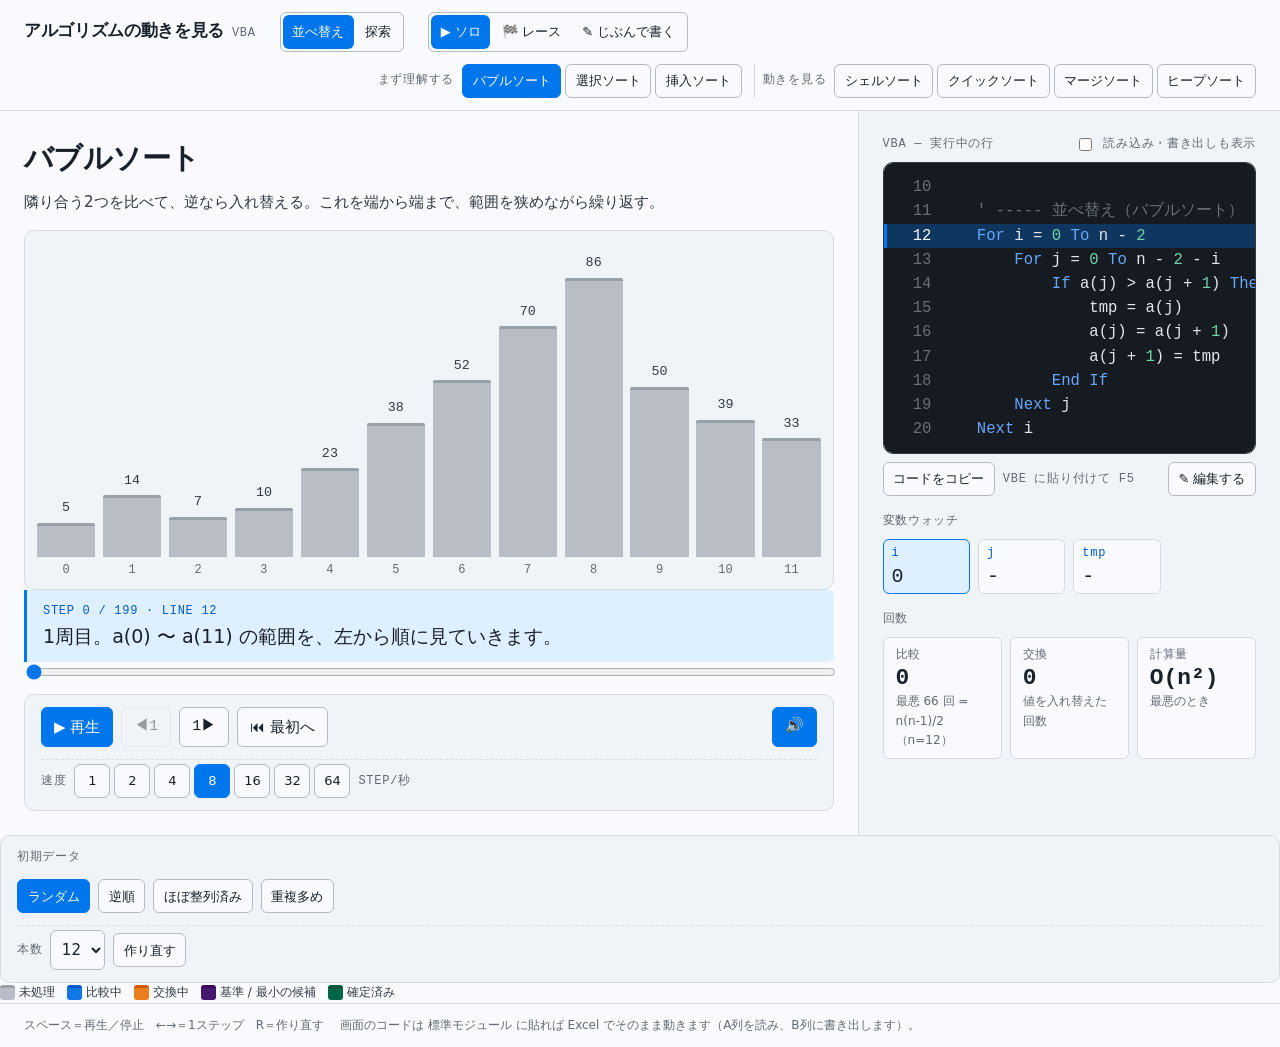
==== commit 002e8e1b: "探索モードを追加（線形探索・二分探索のソロ/レース/平均比較回数） ソート教材の隣に、探索2種のstep数を比べられる画面を追加。実装は js/search.js に隔離し、既存の再生機構を流用してい" ====
--- a/index.html
+++ b/index.html
@@ -3,23 +3,33 @@
 <head>
 <meta charset="utf-8">
 <meta name="viewport" content="width=device-width, initial-scale=1">
-<title>ソートの動きを見る — VBAで読むアルゴリズム</title>
-<meta name="description" content="ソートアルゴリズムの動きを棒グラフで見ながら、対応するVBAコードの実行行を追いかける授業用ツール。">
+<title>アルゴリズムの動きを見る — VBAで読むソート・探索</title>
+<meta name="description" content="ソート・探索アルゴリズムの動きを棒グラフで見ながら、対応するVBAコードの実行行を追いかける授業用ツール。">
 <link rel="stylesheet" href="css/style.css">
 </head>
 <body>
 
 <header class="topbar">
-  <div class="topbar__brand">ソートの動きを見る<span class="topbar__sub">VBA</span></div>
+  <div class="topbar__brand">アルゴリズムの動きを見る<span class="topbar__sub">VBA</span></div>
+  <div class="mode-switch" id="topicSwitch" role="group" aria-label="並べ替え・探索の切り替え">
+    <button class="btn btn--sm" type="button" data-topic="sort" aria-pressed="true">並べ替え</button>
+    <button class="btn btn--sm" type="button" data-topic="search" aria-pressed="false">探索</button>
+  </div>
   <div class="mode-switch" id="modeSwitch" role="group" aria-label="表示モード">
     <button class="btn btn--sm" type="button" data-mode="solo" aria-pressed="true">▶ ソロ</button>
     <button class="btn btn--sm" type="button" data-mode="race" aria-pressed="false">🏁 レース</button>
     <button class="btn btn--sm" type="button" data-mode="studio" aria-pressed="false">✎ じぶんで書く</button>
   </div>
   <nav class="algos" id="algos" aria-label="アルゴリズムの選択"></nav>
+  <div class="mode-switch" id="searchModeSwitch" role="group" aria-label="探索の表示モード" hidden>
+    <button class="btn btn--sm" type="button" data-mode="solo" aria-pressed="true">▶ ソロ</button>
+    <button class="btn btn--sm" type="button" data-mode="race" aria-pressed="false">🏁 レース</button>
+    <button class="btn btn--sm" type="button" data-mode="stats" aria-pressed="false">📊 平均</button>
+  </div>
+  <nav class="algos" id="searchAlgos" aria-label="探索アルゴリズムの選択" hidden></nav>
 </header>
 
-<main class="workbench">
+<main class="workbench" id="sortWorkbench">
 
   <section class="stage" id="stage" aria-label="可視化">
     <div class="stage__head">
@@ -237,6 +247,150 @@
   </div>
 
   <div class="legend" id="legend" aria-label="棒の色の意味"></div>
+</main>
+
+<main class="workbench" id="searchWorkbench" hidden>
+
+  <section class="stage" id="searchStage" aria-label="探索の可視化">
+    <div class="stage__head">
+      <h1 class="stage__title" id="searchStageTitle">—</h1>
+      <p class="stage__summary" id="searchStageSummary"></p>
+    </div>
+
+    <div id="searchSoloView">
+      <div class="chart" id="searchChart" role="img" aria-label="探索中の配列の棒グラフ"></div>
+
+      <p class="narration" id="searchNarration" aria-live="polite"></p>
+
+      <div class="transport">
+        <input class="seek" id="searchSeek" type="range" min="0" max="0" value="0" step="1"
+               aria-label="ステップ位置">
+
+        <div class="control-group">
+          <div class="transport__row">
+            <button class="btn btn--primary" id="searchBtnPlay" type="button">▶ 再生</button>
+            <button class="btn btn--icon" id="searchBtnPrev" type="button" aria-label="1ステップ戻る" title="1ステップ戻る（←）">◀1</button>
+            <button class="btn btn--icon" id="searchBtnNext" type="button" aria-label="1ステップ進む" title="1ステップ進む（→）">1▶</button>
+            <button class="btn" id="searchBtnReset" type="button" title="最初のステップへ">⏮ 最初へ</button>
+          </div>
+          <div class="transport__row">
+            <span class="u-label">速度</span>
+            <div class="speedset" id="searchSpeedSet" role="group" aria-label="再生速度（1秒あたりのステップ数）">
+              <button class="btn btn--sm" type="button" data-speed="1">1</button>
+              <button class="btn btn--sm" type="button" data-speed="2">2</button>
+              <button class="btn btn--sm" type="button" data-speed="4">4</button>
+              <button class="btn btn--sm" type="button" data-speed="8" aria-pressed="true">8</button>
+              <button class="btn btn--sm" type="button" data-speed="16">16</button>
+              <button class="btn btn--sm" type="button" data-speed="32">32</button>
+              <button class="btn btn--sm" type="button" data-speed="64">64</button>
+            </div>
+            <span class="u-label">step/秒</span>
+          </div>
+        </div>
+      </div>
+    </div>
+
+    <div id="searchRaceView" class="race" hidden>
+      <div class="race__lanes">
+        <div class="race__lane" data-lane="a">
+          <div class="race__head">
+            <span class="u-label">線形探索</span>
+            <span class="race__status" id="searchRaceStatusA"></span>
+          </div>
+          <div class="chart chart--race" id="searchRaceChartA" role="img" aria-label="線形探索の棒グラフ"></div>
+          <div class="race__stats">
+            <span>step <b id="searchRaceStepA">0</b> / <span id="searchRaceTotalA">0</span></span>
+            <span>比較 <b id="searchRaceCompareA">0</b></span>
+          </div>
+        </div>
+        <div class="race__lane" data-lane="b">
+          <div class="race__head">
+            <span class="u-label">二分探索</span>
+            <span class="race__status" id="searchRaceStatusB"></span>
+          </div>
+          <div class="chart chart--race" id="searchRaceChartB" role="img" aria-label="二分探索の棒グラフ"></div>
+          <div class="race__stats">
+            <span>step <b id="searchRaceStepB">0</b> / <span id="searchRaceTotalB">0</span></span>
+            <span>比較 <b id="searchRaceCompareB">0</b></span>
+          </div>
+        </div>
+      </div>
+      <div class="race__controls">
+        <button class="btn btn--primary" id="searchRaceBtnPlay" type="button">▶ レース開始</button>
+        <button class="btn" id="searchRaceBtnReset" type="button">⏮ やり直す</button>
+        <span class="u-label">同じ配列・同じ探す値で、線形探索と二分探索を同時に走らせます</span>
+      </div>
+    </div>
+
+    <div id="searchStatsView" class="stats-panel" hidden>
+      <p class="u-label">今の配列（<span id="searchStatsN">0</span>個）の全要素を1つずつ探したときの、平均比較回数</p>
+      <table class="stats-table" id="searchStatsTable"></table>
+      <div class="stats-bars" id="searchStatsBars"></div>
+      <p class="narration" id="searchStatsNote"></p>
+    </div>
+
+  </section>
+
+  <aside class="inspector" id="searchInspector" aria-label="コードと状態">
+
+    <section class="panel panel--code">
+      <div class="panel__head">
+        <span class="u-label">VBA — 実行中の行</span>
+        <label class="field"><input type="checkbox" id="searchChkFull"> 読み込み・書き出しも表示</label>
+      </div>
+      <ol class="code" id="searchCode"></ol>
+      <div class="transport__row">
+        <button class="btn btn--sm" id="searchBtnCopy" type="button">コードをコピー</button>
+        <span class="u-label">VBE に貼り付けて F5</span>
+      </div>
+    </section>
+
+    <section class="panel panel--watch">
+      <div class="panel__head"><span class="u-label">変数ウォッチ</span></div>
+      <div class="watch" id="searchWatch"></div>
+    </section>
+
+    <section class="panel panel--count">
+      <div class="panel__head"><span class="u-label">回数</span></div>
+      <div class="counters">
+        <div class="counter">
+          <span class="counter__k">比較</span>
+          <span class="counter__v" id="searchCntCompare">0</span>
+          <span class="counter__note" id="searchCntTheory"></span>
+        </div>
+        <div class="counter">
+          <span class="counter__k">計算量</span>
+          <span class="counter__v" id="searchCntOrder">—</span>
+          <span class="counter__note">最悪のとき</span>
+        </div>
+      </div>
+    </section>
+
+  </aside>
+
+  <div class="control-group datasource" id="searchDatasourcePanel">
+    <div class="control-group__head"><span class="u-label">初期データ（探索のため、常に昇順ソート済み）</span></div>
+    <div class="transport__row">
+      <span id="searchPresets" class="transport__row" role="group" aria-label="データパターン"></span>
+    </div>
+    <div class="transport__row">
+      <label class="field">本数
+        <select id="searchCount">
+          <option>8</option><option>10</option><option selected>12</option>
+          <option>16</option><option>20</option><option>24</option>
+          <option>30</option><option>40</option><option>50</option><option>60</option>
+        </select>
+      </label>
+      <button class="btn btn--sm" id="searchBtnShuffle" type="button">作り直す</button>
+    </div>
+    <div class="control-group__head"><span class="u-label">探す値</span></div>
+    <div class="transport__row" id="searchTargetSwitch" role="group" aria-label="探す値の選び方">
+      <button class="btn btn--sm" type="button" data-target="found" aria-pressed="true">見つかる値</button>
+      <button class="btn btn--sm" type="button" data-target="notfound" aria-pressed="false">見つからない値</button>
+    </div>
+  </div>
+
+  <div class="legend" id="searchLegend" aria-label="棒の色の意味"></div>
 </main>
 
 <footer class="foot">
@@ -259,9 +413,12 @@
 <script src="js/algorithms/quick.js"></script>
 <script src="js/algorithms/merge.js"></script>
 <script src="js/algorithms/heap.js"></script>
+<script src="js/algorithms/linear-search.js"></script>
+<script src="js/algorithms/binary-search.js"></script>
 <script src="js/missions.js"></script>
 <script src="js/editor.js"></script>
 <script src="js/studio.js"></script>
+<script src="js/search.js"></script>
 <script src="js/app.js"></script>
 </body>
 </html>
--- a/css/style.css
+++ b/css/style.css
@@ -245,6 +245,9 @@
 .bar[data-state="swap"]    .bar__col { background: var(--bar-swap);    border-top-color: var(--bar-swap-edge); transform: translateY(-5px); }
 .bar[data-state="sorted"]  .bar__col { background: var(--bar-sorted);  border-top-color: var(--bar-sorted-edge); }
 .bar[data-state="pivot"]   .bar__col { background: var(--bar-pivot);   border-top-color: var(--bar-pivot-edge); }
+/* 二分探索で、絞り込みにより探索範囲から外れた要素。新しい色は増やさず、idle色を薄くするだけに留める。 */
+.bar[data-state="excluded"] .bar__col { opacity: 0.35; }
+.bar[data-state="excluded"] .bar__value { opacity: 0.35; }
 
 .bar[data-state="compare"] .bar__value,
 .bar[data-state="swap"] .bar__value,
@@ -642,6 +645,14 @@
 }
 .editor-suggest__item.is-active .editor-suggest__desc { color: var(--color-accent-ink); opacity: 0.85; }
 
+/* 候補が開いていること自体に生徒は気づかないので、閉じ方を常に足元に見せる。 */
+.editor-suggest__hint {
+  padding: var(--space-2xs) var(--space-xs);
+  border-top: var(--rule-hair) solid var(--color-rule-dark);
+  color: var(--color-on-dark-3);
+  font-size: var(--text-xs);
+}
+
 /* ---- 判定パネル ---- */
 .studio__judge {
   padding: var(--space-sm);
@@ -669,6 +680,28 @@
 }
 .studio__compare-table th:first-child, .studio__compare-table td:first-child { text-align: left; }
 .studio__compare-table tr.is-you td { font-weight: 600; color: var(--color-accent-2); }
+
+/* ============================================================
+   探索 — 平均ステップ数パネル（統計サブモード）
+   ============================================================ */
+.workbench.is-stats { grid-template-columns: minmax(0, 1fr); }
+
+.stats-panel { display: flex; flex-direction: column; gap: var(--space-lg); grid-column: 1 / -1; padding: var(--space-lg); }
+
+.stats-table { width: 100%; border-collapse: collapse; font-family: var(--font-mono); font-size: var(--text-sm); }
+.stats-table th, .stats-table td {
+  padding: var(--space-xs) var(--space-sm);
+  border-bottom: var(--rule-hair) solid var(--color-rule);
+  text-align: right;
+}
+.stats-table th:first-child, .stats-table td:first-child { text-align: left; }
+
+.stats-bars { display: flex; flex-direction: column; gap: var(--space-sm); }
+.stats-bar { display: grid; grid-template-columns: 9ch minmax(0, 1fr) 8ch; align-items: center; gap: var(--space-sm); }
+.stats-bar__label { font-family: var(--font-mono); font-size: var(--text-sm); color: var(--color-ink-2); }
+.stats-bar__track { height: 22px; background: var(--color-paper); border: var(--rule-hair) solid var(--color-rule); border-radius: var(--radius-sm); overflow: hidden; }
+.stats-bar__fill { height: 100%; background: var(--color-accent); transition: width var(--dur-3) var(--ease-out); }
+.stats-bar__value { font-family: var(--font-mono); font-size: var(--text-sm); text-align: right; color: var(--color-ink); }
 
 /* ============================================================
    レスポンシブ
